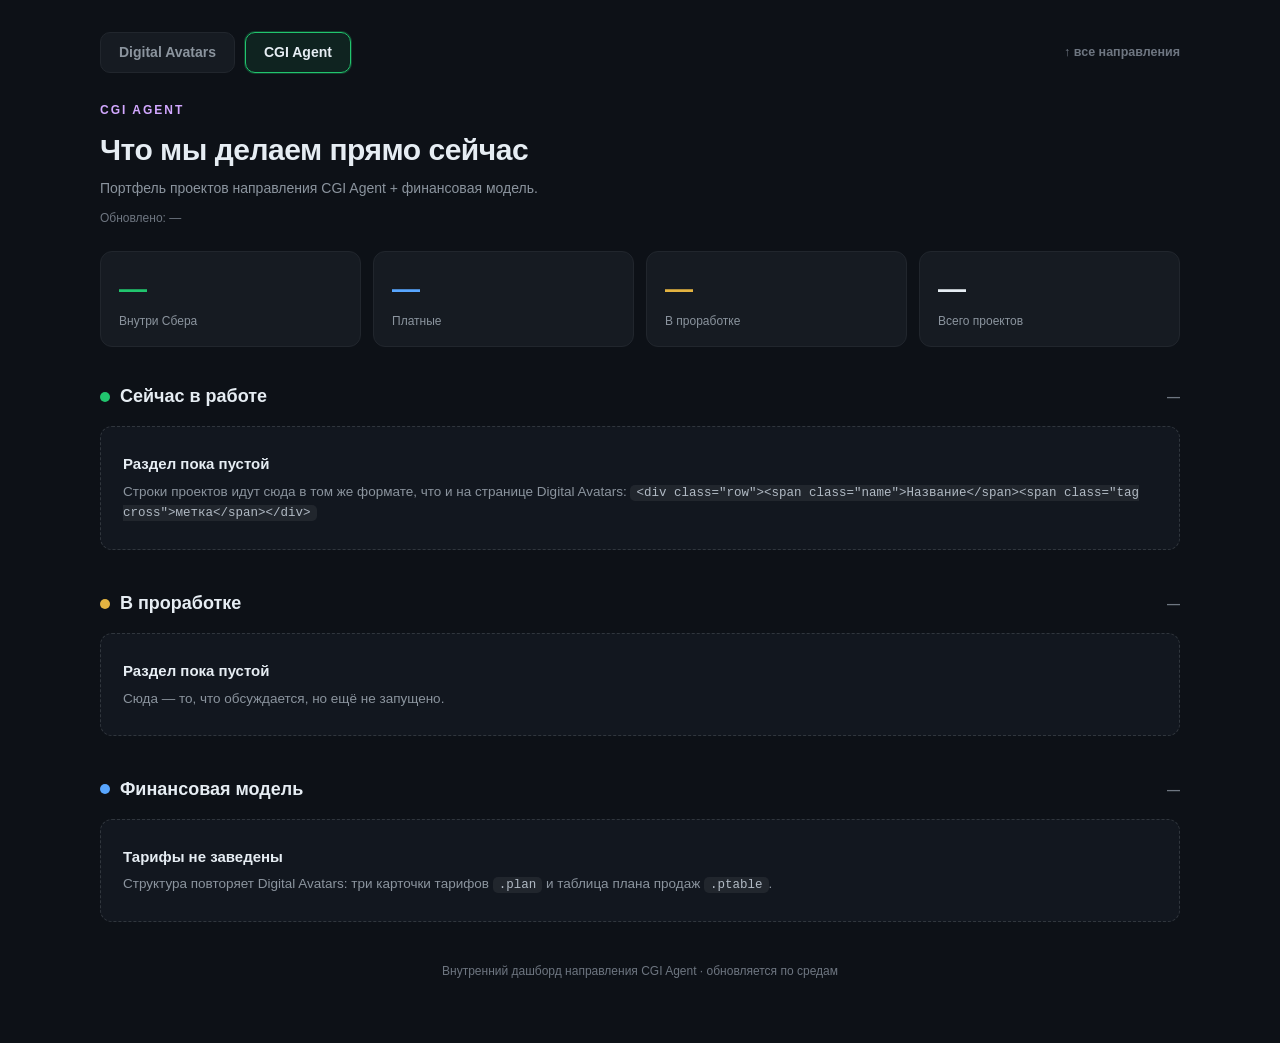
==== cgi-agent.html @ f376ada9 "Два направления, общие стили, дата обновления и еженедельный пинг - index.html — титул с кнопками Di" ====
<!DOCTYPE html>
<html lang="ru">
<head>
<meta charset="UTF-8">
<meta name="viewport" content="width=device-width, initial-scale=1.0">
<title>CGI Agent — что в работе</title>
<link rel="stylesheet" href="assets/style.css">
</head>
<body>
<div class="wrap">

  <nav class="nav">
    <a class="nav-btn" href="digital-avatars.html">Digital Avatars</a>
    <a class="nav-btn active" href="cgi-agent.html">CGI Agent</a>
    <a class="nav-home" href="index.html">↑ все направления</a>
  </nav>

  <header>
    <div class="kicker" style="color:#d2a8ff">CGI Agent</div>
    <h1>Что мы делаем прямо сейчас</h1>
    <div class="sub">Портфель проектов направления CGI Agent + финансовая модель.</div>
    <div class="updated">Обновлено: <span data-updated="cgi">—</span></div>
  </header>

  <div class="counters">
    <div class="counter green"><div class="n">—</div><div class="l">Внутри Сбера</div></div>
    <div class="counter blue"><div class="n">—</div><div class="l">Платные</div></div>
    <div class="counter amber"><div class="n">—</div><div class="l">В проработке</div></div>
    <div class="counter"><div class="n">—</div><div class="l">Всего проектов</div></div>
  </div>

  <!-- СЕЙЧАС В РАБОТЕ -->
  <section>
    <div class="sec-head">
      <span class="dot green"></span>
      <h2>Сейчас в работе</h2>
      <span class="count">—</span>
    </div>
    <div class="empty">
      <b>Раздел пока пустой</b>
      Строки проектов идут сюда в том же формате, что и на странице Digital Avatars:
      <code>&lt;div class="row"&gt;&lt;span class="name"&gt;Название&lt;/span&gt;&lt;span class="tag cross"&gt;метка&lt;/span&gt;&lt;/div&gt;</code>
    </div>
  </section>

  <!-- В ПРОРАБОТКЕ -->
  <section>
    <div class="sec-head">
      <span class="dot amber"></span>
      <h2>В проработке</h2>
      <span class="count">—</span>
    </div>
    <div class="empty">
      <b>Раздел пока пустой</b>
      Сюда — то, что обсуждается, но ещё не запущено.
    </div>
  </section>

  <!-- ФИНМОДЕЛЬ -->
  <section>
    <div class="sec-head">
      <span class="dot blue"></span>
      <h2>Финансовая модель</h2>
      <span class="count">—</span>
    </div>
    <div class="empty">
      <b>Тарифы не заведены</b>
      Структура повторяет Digital Avatars: три карточки тарифов <code>.plan</code> и таблица плана продаж <code>.ptable</code>.
    </div>
  </section>

  <footer>Внутренний дашборд направления CGI Agent · обновляется по средам</footer>

</div>
</body>
</html>
---- assets/style.css ----
:root { color-scheme: dark; }
* { margin: 0; padding: 0; box-sizing: border-box; }
body {
  font-family: -apple-system, BlinkMacSystemFont, "Segoe UI", Roboto, Helvetica, Arial, sans-serif;
  background: #0d1117;
  color: #e6edf3;
  line-height: 1.5;
  padding: 32px 24px 64px;
  -webkit-font-smoothing: antialiased;
}
.wrap { max-width: 1080px; margin: 0 auto; }

/* Header */
header { margin-bottom: 8px; }
.kicker {
  font-size: 12px; letter-spacing: 2px; text-transform: uppercase;
  color: #21c56e; font-weight: 700; margin-bottom: 8px;
}
h1 { font-size: 30px; font-weight: 800; letter-spacing: -0.5px; }
.sub { color: #8b949e; font-size: 14px; margin-top: 6px; }
.updated { color: #6e7681; font-size: 12px; margin-top: 10px; }

/* Nav (шапка направлений — дублируется в разметке каждой страницы) */
.nav { display: flex; align-items: center; gap: 10px; flex-wrap: wrap; margin: 0 0 28px; }
.nav-btn {
  display: inline-block; padding: 9px 18px; border-radius: 10px;
  border: 1px solid #21262d; background: #161b22; color: #8b949e;
  font-size: 14px; font-weight: 700; text-decoration: none;
  transition: border-color .12s ease, color .12s ease, background .12s ease;
}
.nav-btn:hover { border-color: #30363d; color: #e6edf3; background: #1c2431; }
.nav-btn.active {
  border-color: #21c56e; color: #e6edf3; background: rgba(33,197,110,0.10);
  box-shadow: 0 0 0 1px rgba(33,197,110,0.25);
}
.nav-home {
  margin-left: auto; color: #6e7681; font-size: 12.5px;
  text-decoration: none; font-weight: 600;
}
.nav-home:hover { color: #8b949e; }

/* Titular page — карточки направлений */
.home-cards { display: grid; grid-template-columns: repeat(2, 1fr); gap: 16px; margin: 28px 0 36px; }
.home-card {
  display: block; text-decoration: none; color: inherit;
  background: #161b22; border: 1px solid #21262d; border-radius: 16px;
  padding: 26px 24px 22px; transition: border-color .12s ease, transform .12s ease;
}
.home-card:hover { border-color: #30363d; transform: translateY(-2px); }
.home-card.da:hover { border-color: #21c56e; }
.home-card.cgi:hover { border-color: #d2a8ff; }
.home-card .hc-kicker {
  font-size: 11px; letter-spacing: 1.6px; text-transform: uppercase;
  font-weight: 700; margin-bottom: 10px;
}
.home-card.da .hc-kicker { color: #21c56e; }
.home-card.cgi .hc-kicker { color: #d2a8ff; }
.home-card .hc-title { font-size: 24px; font-weight: 800; letter-spacing: -0.4px; }
.home-card .hc-desc { font-size: 13.5px; color: #8b949e; margin-top: 8px; min-height: 40px; }
.home-card .hc-foot {
  display: flex; align-items: baseline; gap: 10px;
  margin-top: 16px; padding-top: 14px; border-top: 1px solid #21262d;
  font-size: 12px; color: #6e7681;
}
.home-card .hc-count { font-weight: 700; color: #e6edf3; font-size: 13px; }
.home-card .hc-go { margin-left: auto; font-weight: 700; color: #79c0ff; }

/* Sections */
section { margin-bottom: 40px; }
.sec-head { display: flex; align-items: center; gap: 10px; margin-bottom: 16px; }
.sec-head h2 { font-size: 18px; font-weight: 700; }
.sec-head .dot { width: 10px; height: 10px; border-radius: 50%; }
.dot.green { background: #21c56e; }
.dot.blue  { background: #58a6ff; }
.dot.amber { background: #e3b341; }
.dot.violet { background: #d2a8ff; }
.sec-head .count { color: #6e7681; font-size: 13px; font-weight: 600; margin-left: auto; }

/* Summary counters */
.counters { display: flex; gap: 12px; flex-wrap: wrap; margin: 24px 0 36px; }
.counter {
  flex: 1; min-width: 150px; background: #161b22; border: 1px solid #21262d;
  border-radius: 12px; padding: 16px 18px;
}
.counter .n { font-size: 28px; font-weight: 800; color: #e6edf3; }
.counter .l { font-size: 12px; color: #8b949e; margin-top: 2px; }
.counter.green .n { color: #21c56e; }
.counter.blue  .n { color: #58a6ff; }
.counter.amber .n { color: #e3b341; }

/* Sub-group label (внутри секций) */
.group-label {
  font-size: 12px; text-transform: uppercase; letter-spacing: 1px;
  color: #8b949e; font-weight: 700; margin: 18px 0 8px;
}

/* Compact list */
.list { border: 1px solid #21262d; border-radius: 12px; overflow: hidden; background: #161b22; }
.row {
  display: flex; align-items: baseline; gap: 12px;
  padding: 11px 16px; border-bottom: 1px solid #21262d;
}
.row:last-child { border-bottom: none; }
.row .name { font-size: 14.5px; font-weight: 600; color: #e6edf3; flex: 1; }
.row .note { font-size: 13px; color: #8b949e; }
.tag {
  font-size: 11px; font-weight: 700; padding: 2px 8px; border-radius: 20px;
  white-space: nowrap; letter-spacing: 0.3px;
}
.tag.cross { background: rgba(88,166,255,0.14); color: #79c0ff; }
.tag.docs  { background: rgba(33,197,110,0.14); color: #56d888; }
.tag.dev   { background: rgba(227,179,65,0.16); color: #e3b341; }
.tag.paid  { background: rgba(210,153,255,0.16); color: #d2a8ff; }
.tag.wait  { background: rgba(139,148,158,0.18); color: #b1bac4; }
.tag.cpu   { background: rgba(255,123,114,0.14); color: #ff9f97; }

/* Пустое состояние (раздел, который ещё не наполнен) */
.empty {
  border: 1px dashed #30363d; border-radius: 12px; background: #12171f;
  padding: 26px 22px; color: #8b949e; font-size: 13.5px;
}
.empty b { color: #e6edf3; display: block; font-size: 15px; margin-bottom: 6px; font-weight: 700; }
.empty code {
  font-family: ui-monospace, SFMono-Regular, Menlo, monospace; font-size: 12.5px;
  background: #21262d; color: #b1bac4; padding: 1px 6px; border-radius: 5px;
}

/* Fin model */
.fin-grid { display: grid; grid-template-columns: repeat(3, 1fr); gap: 16px; }
.plan {
  background: #161b22; border: 1px solid #21262d; border-radius: 14px;
  padding: 22px 20px; position: relative;
}
.plan.mid { border-color: #21c56e; box-shadow: 0 0 0 1px rgba(33,197,110,0.35); }
.plan .tier { font-size: 13px; color: #8b949e; font-weight: 600; }
.plan .price { font-size: 26px; font-weight: 800; margin: 8px 0 4px; letter-spacing: -0.5px; }
.plan .price .cur { font-size: 15px; color: #8b949e; font-weight: 600; }
.plan .desc { font-size: 13px; color: #8b949e; }
.plan .badge {
  position: absolute; top: -10px; right: 16px; background: #21c56e; color: #06210f;
  font-size: 10px; font-weight: 800; text-transform: uppercase; letter-spacing: 0.5px;
  padding: 3px 9px; border-radius: 20px;
}

/* Sales plan table */
.plan-title { font-size: 14px; font-weight: 700; color: #e6edf3; margin: 28px 0 4px; }
.plan-sub { font-size: 12.5px; color: #8b949e; margin-bottom: 14px; }
.ptable-scroll { overflow-x: auto; }
.ptable { width: 100%; border-collapse: collapse; border: 1px solid #21262d;
  border-radius: 12px; overflow: hidden; background: #161b22; font-size: 14px; }
.ptable th, .ptable td { padding: 10px 14px; text-align: right; }
.ptable th:first-child, .ptable td:first-child { text-align: left; }
.ptable thead th { background: #1c2431; color: #8b949e; font-size: 12px;
  font-weight: 700; text-transform: uppercase; letter-spacing: 0.5px; }
.ptable tbody tr { border-top: 1px solid #21262d; }
.ptable .grp td { background: #21262d; color: #79c0ff; font-weight: 700;
  font-size: 12px; text-transform: uppercase; letter-spacing: 0.8px; }
.ptable .new td:first-child { color: #e6edf3; }
.ptable .new td { color: #79c0ff; font-weight: 600; }
.ptable .renew td:first-child { color: #56d888; }
.ptable .renew td { color: #56d888; font-weight: 600; }
.ptable .total td { border-top: 2px solid #30363d; }
.ptable .total td:first-child { color: #e6edf3; font-weight: 700; }
.ptable .total td { color: #e6edf3; font-weight: 700; }
.ptable .total.renew td:first-child, .ptable .total.renew td { color: #56d888; }
.num-dim { color: #6e7681; }

/* Avatar demo */
.demo-frame {
  position: relative; width: 100%; max-width: 100%; aspect-ratio: 16 / 9;
  border: 1px solid #21262d; border-radius: 14px; overflow: hidden; background: #161b22;
}
.demo-frame iframe { width: 100%; height: 100%; border: 0; display: block; }
.demo-fallback {
  position: absolute; inset: 0; display: flex; flex-direction: column;
  align-items: center; justify-content: center; gap: 12px; text-align: center;
  padding: 24px; color: #8b949e; font-size: 13px; z-index: -1;
}
.btn-link {
  display: inline-block; margin-top: 12px; padding: 9px 16px; border-radius: 10px;
  background: #21c56e; color: #06210f; font-weight: 700; font-size: 13px;
  text-decoration: none;
}
.demo-note { font-size: 12.5px; color: #8b949e; margin-top: 10px; }
.demo-img { width: 100%; max-width: 760px; border-radius: 14px; border: 1px solid #21262d; display: block; }

footer { margin-top: 40px; color: #6e7681; font-size: 12px; text-align: center; }

@media (max-width: 720px) {
  .fin-grid { grid-template-columns: 1fr; }
  .home-cards { grid-template-columns: 1fr; }
  .row { flex-wrap: wrap; gap: 6px 10px; }
  .nav-home { margin-left: 0; width: 100%; }
}
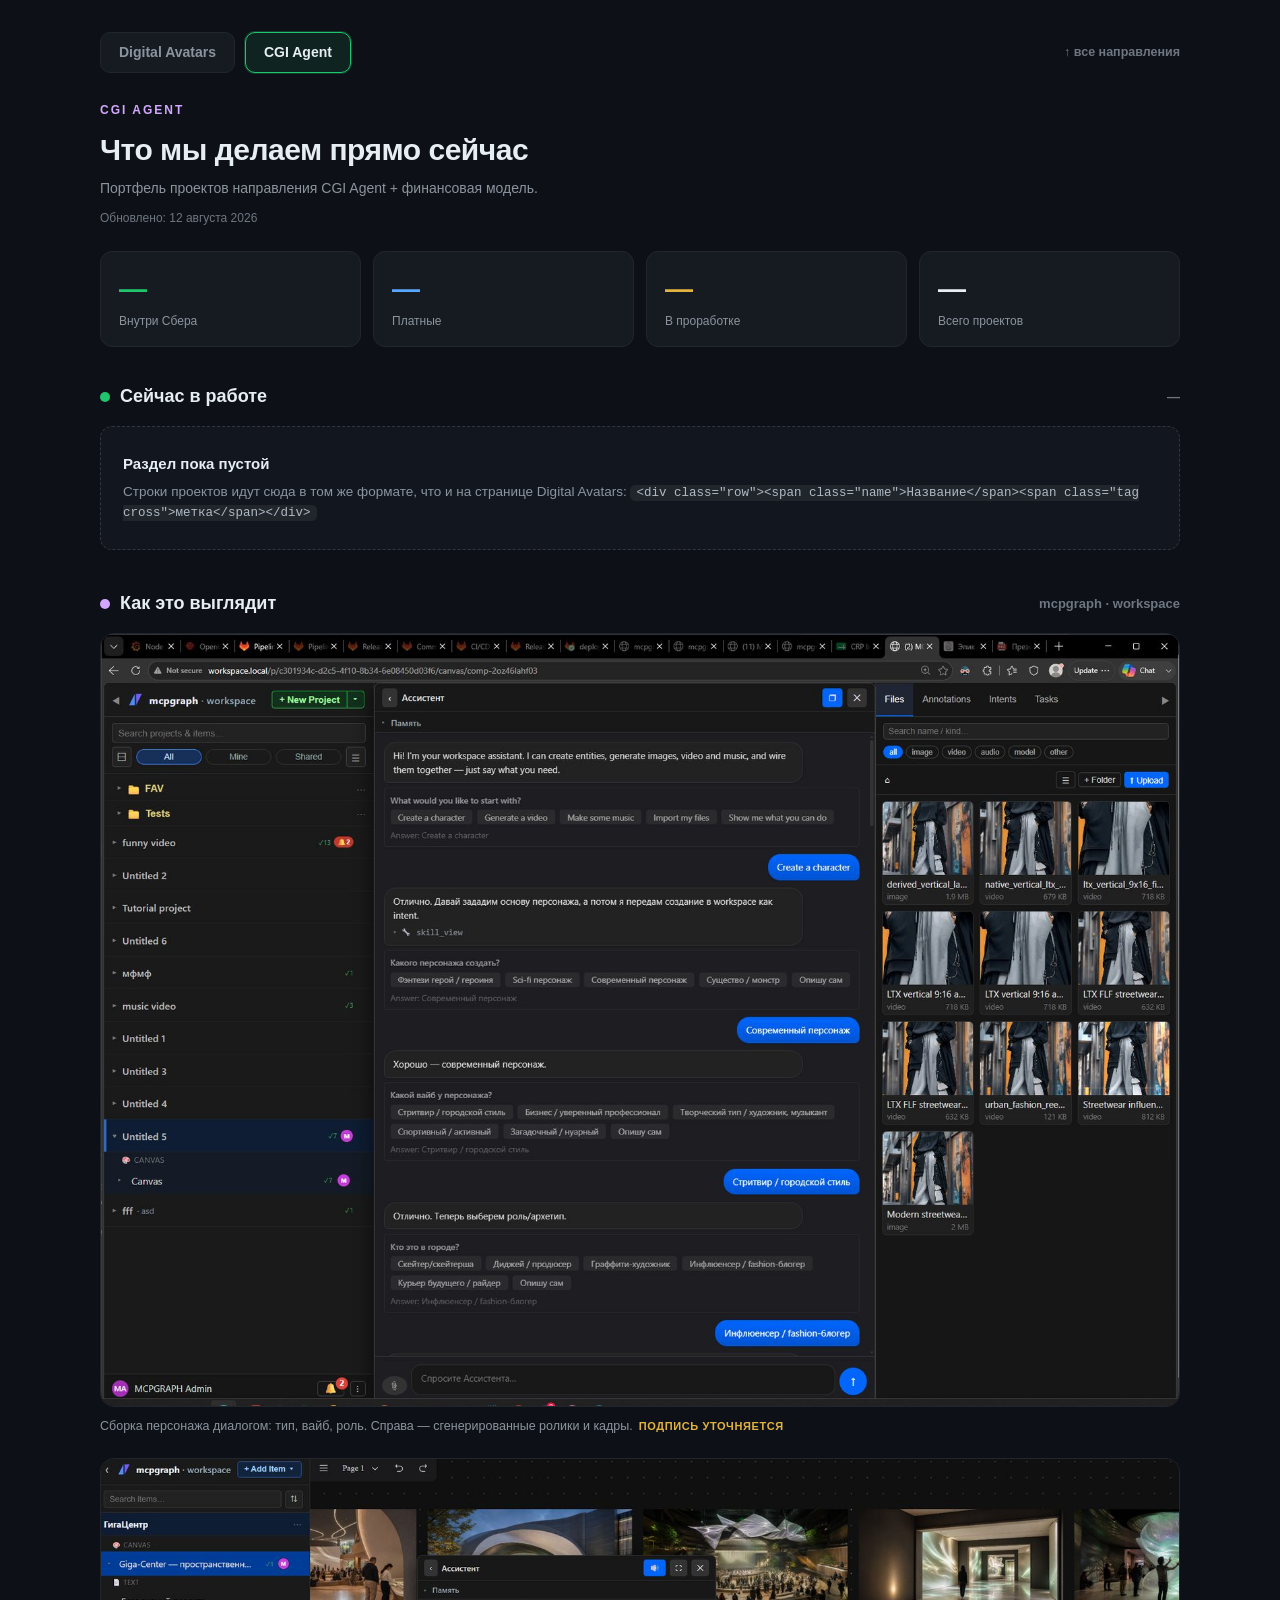
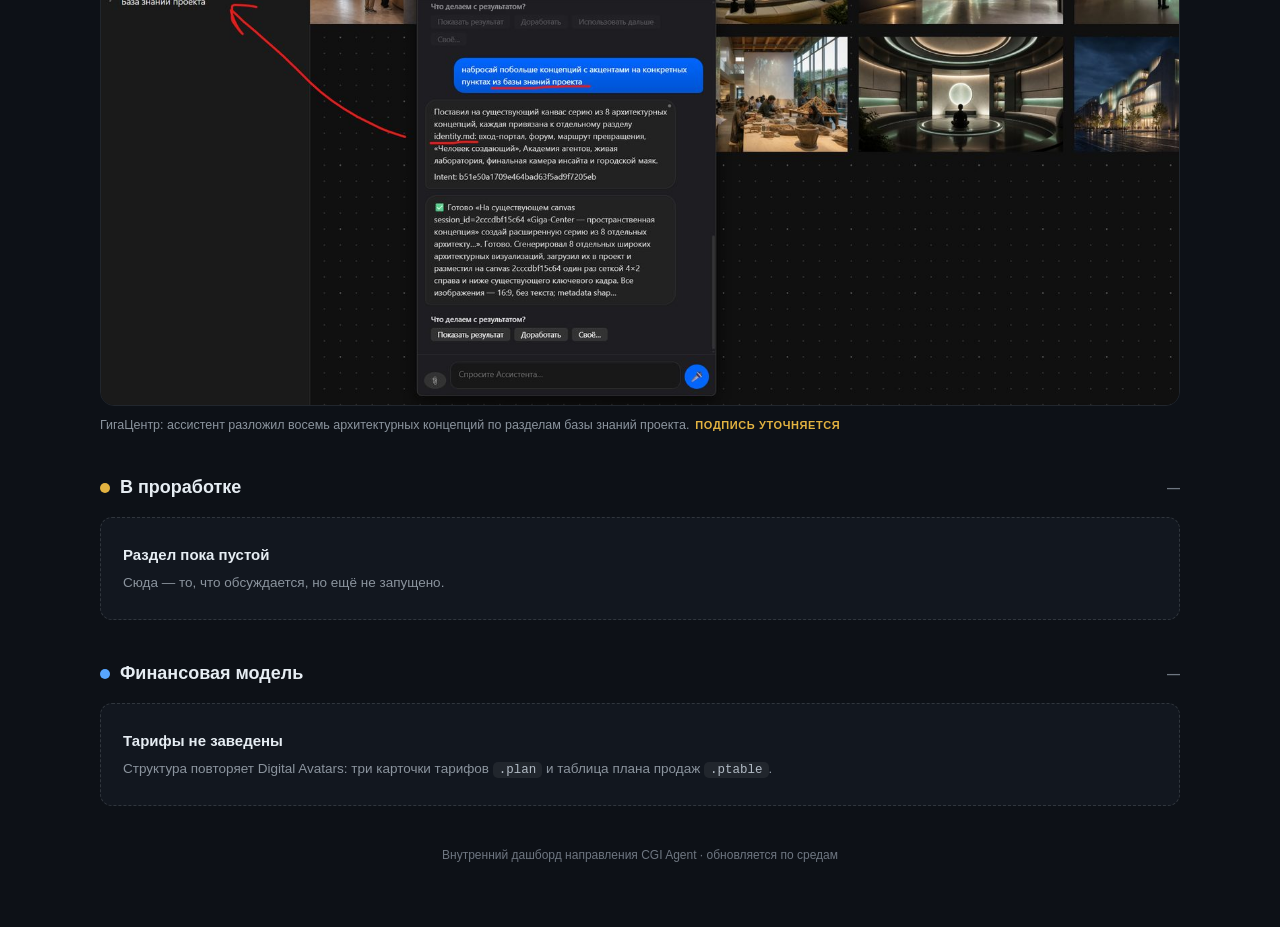
==== commit edad9930: "CGI Agent: два скриншота mcpgraph workspace Секция «Как это выглядит» на странице CGI Agent: сборка " ====
--- a/cgi-agent.html
+++ b/cgi-agent.html
@@ -19,7 +19,7 @@
     <div class="kicker" style="color:#d2a8ff">CGI Agent</div>
     <h1>Что мы делаем прямо сейчас</h1>
     <div class="sub">Портфель проектов направления CGI Agent + финансовая модель.</div>
-    <div class="updated">Обновлено: <span data-updated="cgi">—</span></div>
+    <div class="updated">Обновлено: <span data-updated="cgi">12 августа 2026</span></div>
   </header>
 
   <div class="counters">
@@ -40,6 +40,27 @@
       <b>Раздел пока пустой</b>
       Строки проектов идут сюда в том же формате, что и на странице Digital Avatars:
       <code>&lt;div class="row"&gt;&lt;span class="name"&gt;Название&lt;/span&gt;&lt;span class="tag cross"&gt;метка&lt;/span&gt;&lt;/div&gt;</code>
+    </div>
+  </section>
+
+  <!-- СКРИНШОТЫ -->
+  <section>
+    <div class="sec-head">
+      <span class="dot violet"></span>
+      <h2>Как это выглядит</h2>
+      <span class="count">mcpgraph · workspace</span>
+    </div>
+
+    <div class="shots">
+      <figure class="shot">
+        <img src="assets/cgi-persona-flow.jpg" alt="Сборка персонажа диалогом с ассистентом в mcpgraph workspace" loading="lazy">
+        <figcaption>Сборка персонажа диалогом: тип, вайб, роль. Справа — сгенерированные ролики и кадры.<span class="pending">подпись уточняется</span></figcaption>
+      </figure>
+
+      <figure class="shot">
+        <img src="assets/cgi-gigacenter-kb.jpg" alt="Канвас ГигаЦентр: восемь архитектурных концепций из базы знаний проекта" loading="lazy">
+        <figcaption>ГигаЦентр: ассистент разложил восемь архитектурных концепций по разделам базы знаний проекта.<span class="pending">подпись уточняется</span></figcaption>
+      </figure>
     </div>
   </section>
 
--- a/assets/style.css
+++ b/assets/style.css
@@ -113,6 +113,81 @@
 .tag.paid  { background: rgba(210,153,255,0.16); color: #d2a8ff; }
 .tag.wait  { background: rgba(139,148,158,0.18); color: #b1bac4; }
 .tag.cpu   { background: rgba(255,123,114,0.14); color: #ff9f97; }
+
+/* Фокус недели */
+.focus {
+  border: 1px solid rgba(210,168,255,0.35); border-radius: 16px;
+  background: linear-gradient(180deg, rgba(210,168,255,0.06), rgba(210,168,255,0) 220px);
+  padding: 22px 22px 24px;
+}
+.focus .sec-head { margin-bottom: 14px; }
+.focus .demo-img { max-width: 100%; }
+
+.stand { margin-top: 22px; border-top: 1px solid #21262d; padding-top: 20px; }
+.stand-head { display: flex; align-items: center; gap: 14px; flex-wrap: wrap; }
+.stand-title { font-size: 15px; font-weight: 700; }
+.stand-sub { font-size: 12.5px; color: #8b949e; margin-top: 2px; }
+.stand-head .btn-link { margin-top: 0; margin-left: auto; }
+.creds {
+  margin-top: 12px; font-size: 12.5px; color: #8b949e;
+  background: #12171f; border: 1px solid #21262d; border-radius: 10px; padding: 9px 13px;
+}
+.creds code {
+  font-family: ui-monospace, SFMono-Regular, Menlo, monospace;
+  background: #21262d; color: #e6edf3; padding: 1px 7px; border-radius: 5px; font-size: 12.5px;
+}
+.stand-frame {
+  position: relative; margin-top: 14px; width: 100%; aspect-ratio: 16 / 9;
+  border: 1px solid #21262d; border-radius: 14px; overflow: hidden; background: #12171f;
+  display: flex; align-items: center; justify-content: center; flex-direction: column; gap: 10px;
+}
+.stand-frame iframe { width: 100%; height: 100%; border: 0; display: block; }
+.stand-load {
+  font: inherit; font-size: 13px; font-weight: 700; cursor: pointer;
+  padding: 10px 18px; border-radius: 10px; border: 0;
+  background: #d2a8ff; color: #1a0f24;
+}
+.stand-load:hover { background: #e0bfff; }
+.stand-hint { font-size: 12.5px; color: #6e7681; max-width: 460px; text-align: center; }
+
+.next {
+  margin-top: 22px; display: flex; align-items: center; gap: 10px;
+  border: 1px solid #21262d; border-left: 3px solid #e3b341; border-radius: 10px;
+  background: #161b22; padding: 13px 16px; font-size: 14.5px; font-weight: 600;
+}
+.next .next-label {
+  font-size: 11px; font-weight: 700; text-transform: uppercase; letter-spacing: 1px;
+  color: #e3b341;
+}
+
+/* Разворот сценария под строкой проекта */
+.scenario {
+  margin-top: 14px; border: 1px solid #21262d; border-left: 3px solid #58a6ff;
+  border-radius: 12px; background: #12171f; padding: 18px 20px;
+}
+.scenario .sc-title { font-size: 13.5px; font-weight: 700; color: #e6edf3; }
+.scenario .sc-sub { font-size: 12.5px; color: #8b949e; margin: 3px 0 16px; }
+.scenario ol { list-style: none; counter-reset: sc; display: grid; gap: 13px; }
+.scenario li { counter-increment: sc; display: flex; gap: 12px; }
+.scenario li::before {
+  content: counter(sc); flex: 0 0 22px; height: 22px; border-radius: 50%;
+  background: #21262d; color: #79c0ff; font-size: 11.5px; font-weight: 700;
+  display: flex; align-items: center; justify-content: center;
+}
+.scenario li > div { font-size: 13.5px; color: #c9d1d9; }
+.scenario .quote { color: #e6edf3; font-weight: 600; }
+.scenario .fmt { display: flex; gap: 8px; flex-wrap: wrap; margin-top: 8px; }
+
+/* Скриншоты */
+.shots { display: grid; gap: 22px; }
+.shot img {
+  display: block; width: 100%; border-radius: 14px; border: 1px solid #21262d;
+}
+.shot figcaption { font-size: 12.5px; color: #8b949e; margin-top: 10px; }
+.shot .pending {
+  display: inline-block; margin-left: 6px; font-size: 11px; font-weight: 700;
+  text-transform: uppercase; letter-spacing: 0.6px; color: #e3b341;
+}
 
 /* Пустое состояние (раздел, который ещё не наполнен) */
 .empty {
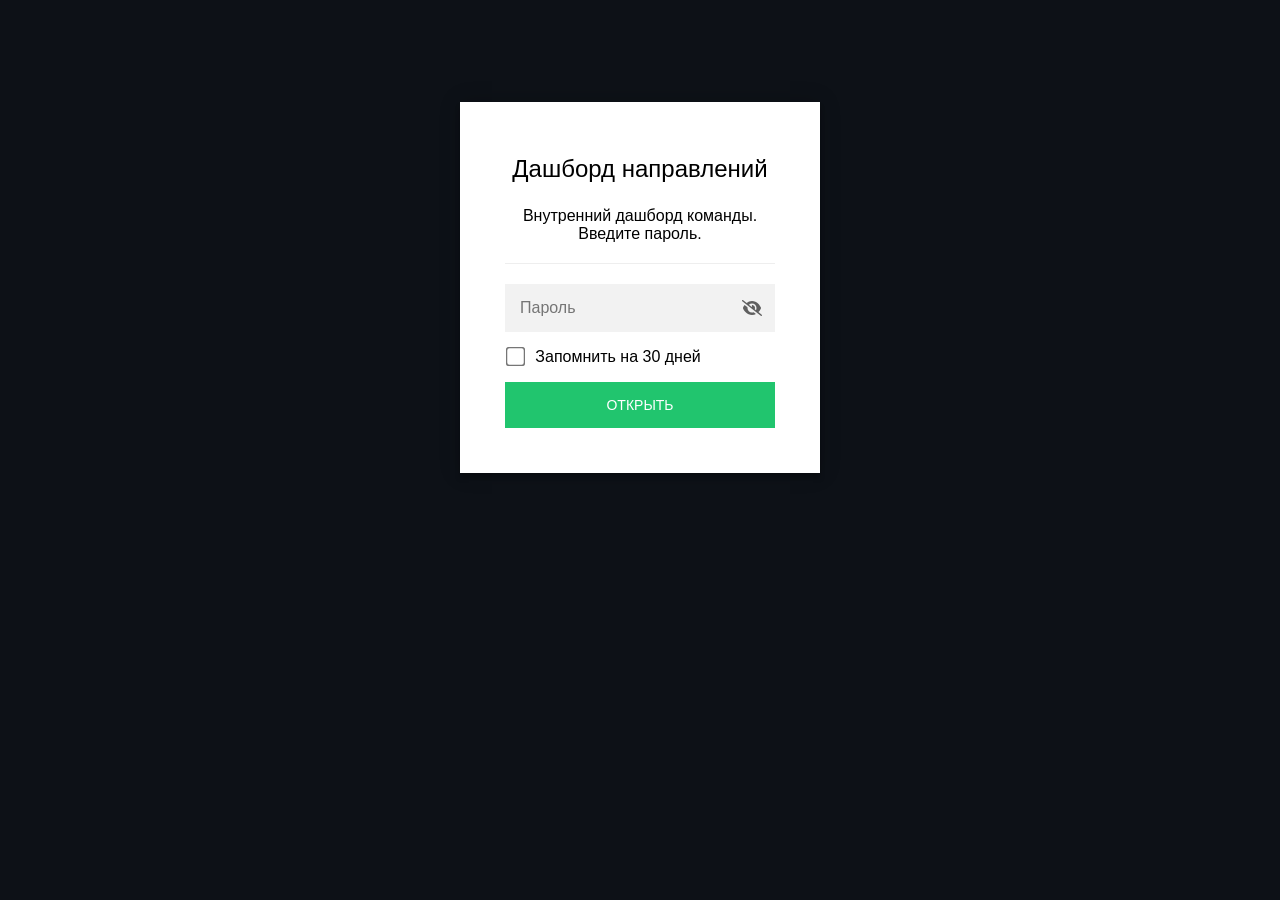
==== commit bfdc0243: "Публикация 2026-09-30 11:42" ====
--- a/cgi-agent.html
+++ b/cgi-agent.html
@@ -1,97 +1,892 @@
 <!DOCTYPE html>
-<html lang="ru">
-<head>
-<meta charset="UTF-8">
-<meta name="viewport" content="width=device-width, initial-scale=1.0">
-<title>CGI Agent — что в работе</title>
-<link rel="stylesheet" href="assets/style.css">
-</head>
-<body>
-<div class="wrap">
-
-  <nav class="nav">
-    <a class="nav-btn" href="digital-avatars.html">Digital Avatars</a>
-    <a class="nav-btn active" href="cgi-agent.html">CGI Agent</a>
-    <a class="nav-home" href="index.html">↑ все направления</a>
-  </nav>
-
-  <header>
-    <div class="kicker" style="color:#d2a8ff">CGI Agent</div>
-    <h1>Что мы делаем прямо сейчас</h1>
-    <div class="sub">Портфель проектов направления CGI Agent + финансовая модель.</div>
-    <div class="updated">Обновлено: <span data-updated="cgi">12 августа 2026</span></div>
-  </header>
-
-  <div class="counters">
-    <div class="counter green"><div class="n">—</div><div class="l">Внутри Сбера</div></div>
-    <div class="counter blue"><div class="n">—</div><div class="l">Платные</div></div>
-    <div class="counter amber"><div class="n">—</div><div class="l">В проработке</div></div>
-    <div class="counter"><div class="n">—</div><div class="l">Всего проектов</div></div>
-  </div>
-
-  <!-- СЕЙЧАС В РАБОТЕ -->
-  <section>
-    <div class="sec-head">
-      <span class="dot green"></span>
-      <h2>Сейчас в работе</h2>
-      <span class="count">—</span>
-    </div>
-    <div class="empty">
-      <b>Раздел пока пустой</b>
-      Строки проектов идут сюда в том же формате, что и на странице Digital Avatars:
-      <code>&lt;div class="row"&gt;&lt;span class="name"&gt;Название&lt;/span&gt;&lt;span class="tag cross"&gt;метка&lt;/span&gt;&lt;/div&gt;</code>
-    </div>
-  </section>
-
-  <!-- СКРИНШОТЫ -->
-  <section>
-    <div class="sec-head">
-      <span class="dot violet"></span>
-      <h2>Как это выглядит</h2>
-      <span class="count">mcpgraph · workspace</span>
-    </div>
-
-    <div class="shots">
-      <figure class="shot">
-        <img src="assets/cgi-persona-flow.jpg" alt="Сборка персонажа диалогом с ассистентом в mcpgraph workspace" loading="lazy">
-        <figcaption>Сборка персонажа диалогом: тип, вайб, роль. Справа — сгенерированные ролики и кадры.<span class="pending">подпись уточняется</span></figcaption>
-      </figure>
-
-      <figure class="shot">
-        <img src="assets/cgi-gigacenter-kb.jpg" alt="Канвас ГигаЦентр: восемь архитектурных концепций из базы знаний проекта" loading="lazy">
-        <figcaption>ГигаЦентр: ассистент разложил восемь архитектурных концепций по разделам базы знаний проекта.<span class="pending">подпись уточняется</span></figcaption>
-      </figure>
-    </div>
-  </section>
-
-  <!-- В ПРОРАБОТКЕ -->
-  <section>
-    <div class="sec-head">
-      <span class="dot amber"></span>
-      <h2>В проработке</h2>
-      <span class="count">—</span>
-    </div>
-    <div class="empty">
-      <b>Раздел пока пустой</b>
-      Сюда — то, что обсуждается, но ещё не запущено.
-    </div>
-  </section>
-
-  <!-- ФИНМОДЕЛЬ -->
-  <section>
-    <div class="sec-head">
-      <span class="dot blue"></span>
-      <h2>Финансовая модель</h2>
-      <span class="count">—</span>
-    </div>
-    <div class="empty">
-      <b>Тарифы не заведены</b>
-      Структура повторяет Digital Avatars: три карточки тарифов <code>.plan</code> и таблица плана продаж <code>.ptable</code>.
-    </div>
-  </section>
-
-  <footer>Внутренний дашборд направления CGI Agent · обновляется по средам</footer>
-
-</div>
-</body>
+<html class="staticrypt-html">
+    <head>
+        <meta charset="utf-8" />
+        <title>Дашборд направлений</title>
+        <meta name="viewport" content="width=device-width, initial-scale=1" />
+
+        <!-- do not cache this page -->
+        <meta http-equiv="cache-control" content="max-age=0" />
+        <meta http-equiv="cache-control" content="no-cache" />
+        <meta http-equiv="expires" content="0" />
+        <meta http-equiv="expires" content="Tue, 01 Jan 1980 1:00:00 GMT" />
+        <meta http-equiv="pragma" content="no-cache" />
+
+        <style>
+            .staticrypt-hr {
+                margin-top: 20px;
+                margin-bottom: 20px;
+                border: 0;
+                border-top: 1px solid #eee;
+            }
+
+            .staticrypt-page {
+                width: 360px;
+                padding: 8% 0 0;
+                margin: auto;
+                box-sizing: border-box;
+            }
+
+            .staticrypt-form {
+                position: relative;
+                z-index: 1;
+                background: #ffffff;
+                max-width: 360px;
+                margin: 0 auto 100px;
+                padding: 45px;
+                text-align: center;
+                box-shadow: 0 0 20px 0 rgba(0, 0, 0, 0.2), 0 5px 5px 0 rgba(0, 0, 0, 0.24);
+            }
+
+            .staticrypt-form input[type="password"],
+            input[type="text"] {
+                background: inherit;
+                border: 0;
+                box-sizing: border-box; /* This ensures padding is included in the total width */
+                font-size: 14px;
+                outline: 0;
+                padding: 15px 30px 15px 15px; /* Adjust the padding to ensure there is space for the icon */
+                width: 100%;
+            }
+
+            .staticrypt-password-container {
+                position: relative;
+                outline: 0;
+                background: #f2f2f2;
+                width: 100%;
+                border: 0;
+                margin: 0 0 15px;
+                box-sizing: border-box;
+            }
+
+            .staticrypt-toggle-password-visibility {
+                cursor: pointer;
+                height: 20px;
+                opacity: 60%;
+                padding: 13px;
+                position: absolute;
+                right: 0;
+                top: 50%;
+                transform: translateY(-50%);
+                width: 20px;
+            }
+
+            .staticrypt-form .staticrypt-decrypt-button {
+                text-transform: uppercase;
+                outline: 0;
+                background: #21c56e;
+                width: 100%;
+                border: 0;
+                padding: 15px;
+                color: #ffffff;
+                font-size: 14px;
+                cursor: pointer;
+            }
+
+            .staticrypt-form .staticrypt-decrypt-button:hover,
+            .staticrypt-form .staticrypt-decrypt-button:active,
+            .staticrypt-form .staticrypt-decrypt-button:focus {
+                background: #21c56e;
+                filter: brightness(92%);
+            }
+
+            .staticrypt-html {
+                height: 100%;
+            }
+
+            .staticrypt-body {
+                height: 100%;
+                margin: 0;
+            }
+
+            .staticrypt-content {
+                height: 100%;
+                margin-bottom: 1em;
+                background: #0d1117;
+                font-family: "Arial", sans-serif;
+                -webkit-font-smoothing: antialiased;
+                -moz-osx-font-smoothing: grayscale;
+            }
+
+            .staticrypt-instructions {
+                margin-top: -1em;
+                margin-bottom: 1em;
+            }
+
+            .staticrypt-title {
+                font-size: 1.5em;
+            }
+
+            label.staticrypt-remember {
+                display: flex;
+                align-items: center;
+                margin-bottom: 1em;
+            }
+
+            .staticrypt-remember input[type="checkbox"] {
+                transform: scale(1.5);
+                margin-right: 1em;
+            }
+
+            .hidden {
+                display: none !important;
+            }
+
+            .staticrypt-spinner-container {
+                height: 100%;
+                display: flex;
+                align-items: center;
+                justify-content: center;
+            }
+
+            .staticrypt-spinner {
+                display: inline-block;
+                width: 2rem;
+                height: 2rem;
+                vertical-align: text-bottom;
+                border: 0.25em solid gray;
+                border-right-color: transparent;
+                border-radius: 50%;
+                -webkit-animation: spinner-border 0.75s linear infinite;
+                animation: spinner-border 0.75s linear infinite;
+                animation-duration: 0.75s;
+                animation-timing-function: linear;
+                animation-delay: 0s;
+                animation-iteration-count: infinite;
+                animation-direction: normal;
+                animation-fill-mode: none;
+                animation-play-state: running;
+                animation-name: spinner-border;
+            }
+
+            @keyframes spinner-border {
+                100% {
+                    transform: rotate(360deg);
+                }
+            }
+
+            @media screen and (-webkit-min-device-pixel-ratio: 0) {
+                .staticrypt-form input[type="password"],
+                input[type="text"] {
+                    font-size: 16px;
+                }
+            }
+        </style>
+    </head>
+
+    <body class="staticrypt-body">
+        <div id="staticrypt_loading" class="staticrypt-spinner-container">
+            <div class="staticrypt-spinner"></div>
+        </div>
+
+        <div id="staticrypt_content" class="staticrypt-content hidden">
+            <div class="staticrypt-page">
+                <div class="staticrypt-form">
+                    <div class="staticrypt-instructions">
+                        <p class="staticrypt-title">Дашборд направлений</p>
+                        <p>Внутренний дашборд команды. Введите пароль.</p>
+                    </div>
+
+                    <hr class="staticrypt-hr" />
+
+                    <form id="staticrypt-form" action="#" method="post">
+                        <div class="staticrypt-password-container">
+                            <input
+                                id="staticrypt-password"
+                                type="password"
+                                name="password"
+                                placeholder="Пароль"
+                                autofocus
+                            />
+
+                            <img
+                                class="staticrypt-toggle-password-visibility"
+                                alt="Показать пароль"
+                                title="Показать пароль"
+                                src="[data-uri]"
+                            />
+                        </div>
+
+                        <label id="staticrypt-remember-label" class="staticrypt-remember hidden">
+                            <input id="staticrypt-remember" type="checkbox" name="remember" />
+                            Запомнить на 30 дней
+                        </label>
+
+                        <input type="submit" class="staticrypt-decrypt-button" value="Открыть" />
+                    </form>
+                </div>
+            </div>
+        </div>
+
+        <script>
+            // these variables will be filled when generating the file - the template format is 'variable_name'
+            const staticryptInitiator = ((function(){
+  const exports = {};
+  const cryptoEngine = ((function(){
+  const exports = {};
+  const { subtle } = crypto;
+
+const IV_BITS = 16 * 8;
+const HEX_BITS = 4;
+const ENCRYPTION_ALGO = "AES-CBC";
+
+/**
+ * Translates between utf8 encoded hexadecimal strings
+ * and Uint8Array bytes.
+ */
+const HexEncoder = {
+    /**
+     * hex string -> bytes
+     * @param {string} hexString
+     * @returns {Uint8Array}
+     */
+    parse: function (hexString) {
+        if (hexString.length % 2 !== 0) throw "Invalid hexString";
+        const arrayBuffer = new Uint8Array(hexString.length / 2);
+
+        for (let i = 0; i < hexString.length; i += 2) {
+            const byteValue = parseInt(hexString.substring(i, i + 2), 16);
+            if (isNaN(byteValue)) {
+                throw "Invalid hexString";
+            }
+            arrayBuffer[i / 2] = byteValue;
+        }
+        return arrayBuffer;
+    },
+
+    /**
+     * bytes -> hex string
+     * @param {Uint8Array} bytes
+     * @returns {string}
+     */
+    stringify: function (bytes) {
+        const hexBytes = [];
+
+        for (let i = 0; i < bytes.length; ++i) {
+            let byteString = bytes[i].toString(16);
+            if (byteString.length < 2) {
+                byteString = "0" + byteString;
+            }
+            hexBytes.push(byteString);
+        }
+        return hexBytes.join("");
+    },
+};
+
+/**
+ * Translates between utf8 strings and Uint8Array bytes.
+ */
+const UTF8Encoder = {
+    parse: function (str) {
+        return new TextEncoder().encode(str);
+    },
+
+    stringify: function (bytes) {
+        return new TextDecoder().decode(bytes);
+    },
+};
+
+/**
+ * Salt and encrypt a msg with a password.
+ */
+async function encrypt(msg, hashedPassword) {
+    // Must be 16 bytes, unpredictable, and preferably cryptographically random. However, it need not be secret.
+    // https://developer.mozilla.org/en-US/docs/Web/API/SubtleCrypto/encrypt#parameters
+    const iv = crypto.getRandomValues(new Uint8Array(IV_BITS / 8));
+
+    const key = await subtle.importKey("raw", HexEncoder.parse(hashedPassword), ENCRYPTION_ALGO, false, ["encrypt"]);
+
+    const encrypted = await subtle.encrypt(
+        {
+            name: ENCRYPTION_ALGO,
+            iv: iv,
+        },
+        key,
+        UTF8Encoder.parse(msg)
+    );
+
+    // iv will be 32 hex characters, we prepend it to the ciphertext for use in decryption
+    return HexEncoder.stringify(iv) + HexEncoder.stringify(new Uint8Array(encrypted));
+}
+exports.encrypt = encrypt;
+
+/**
+ * Decrypt a salted msg using a password.
+ *
+ * @param {string} encryptedMsg
+ * @param {string} hashedPassword
+ * @returns {Promise<string>}
+ */
+async function decrypt(encryptedMsg, hashedPassword) {
+    const ivLength = IV_BITS / HEX_BITS;
+    const iv = HexEncoder.parse(encryptedMsg.substring(0, ivLength));
+    const encrypted = encryptedMsg.substring(ivLength);
+
+    const key = await subtle.importKey("raw", HexEncoder.parse(hashedPassword), ENCRYPTION_ALGO, false, ["decrypt"]);
+
+    const outBuffer = await subtle.decrypt(
+        {
+            name: ENCRYPTION_ALGO,
+            iv: iv,
+        },
+        key,
+        HexEncoder.parse(encrypted)
+    );
+
+    return UTF8Encoder.stringify(new Uint8Array(outBuffer));
+}
+exports.decrypt = decrypt;
+
+/**
+ * Salt and hash the password so it can be stored in localStorage without opening a password reuse vulnerability.
+ *
+ * @param {string} password
+ * @param {string} salt
+ * @returns {Promise<string>}
+ */
+async function hashPassword(password, salt) {
+    // we hash the password in multiple steps, each adding more iterations. This is because we used to allow less
+    // iterations, so for backward compatibility reasons, we need to support going from that to more iterations.
+    let hashedPassword = await hashLegacyRound(password, salt);
+
+    hashedPassword = await hashSecondRound(hashedPassword, salt);
+
+    return hashThirdRound(hashedPassword, salt);
+}
+exports.hashPassword = hashPassword;
+
+/**
+ * This hashes the password with 1k iterations. This is a low number, we need this function to support backwards
+ * compatibility.
+ *
+ * @param {string} password
+ * @param {string} salt
+ * @returns {Promise<string>}
+ */
+function hashLegacyRound(password, salt) {
+    return pbkdf2(password, salt, 1000, "SHA-1");
+}
+exports.hashLegacyRound = hashLegacyRound;
+
+/**
+ * Add a second round of iterations. This is because we used to use 1k, so for backwards compatibility with
+ * remember-me/autodecrypt links, we need to support going from that to more iterations.
+ *
+ * @param hashedPassword
+ * @param salt
+ * @returns {Promise<string>}
+ */
+function hashSecondRound(hashedPassword, salt) {
+    return pbkdf2(hashedPassword, salt, 14000, "SHA-256");
+}
+exports.hashSecondRound = hashSecondRound;
+
+/**
+ * Add a third round of iterations to bring total number to 600k. This is because we used to use 1k, then 15k, so for
+ * backwards compatibility with remember-me/autodecrypt links, we need to support going from that to more iterations.
+ *
+ * @param hashedPassword
+ * @param salt
+ * @returns {Promise<string>}
+ */
+function hashThirdRound(hashedPassword, salt) {
+    return pbkdf2(hashedPassword, salt, 585000, "SHA-256");
+}
+exports.hashThirdRound = hashThirdRound;
+
+/**
+ * Salt and hash the password so it can be stored in localStorage without opening a password reuse vulnerability.
+ *
+ * @param {string} password
+ * @param {string} salt
+ * @param {int} iterations
+ * @param {string} hashAlgorithm
+ * @returns {Promise<string>}
+ */
+async function pbkdf2(password, salt, iterations, hashAlgorithm) {
+    const key = await subtle.importKey("raw", UTF8Encoder.parse(password), "PBKDF2", false, ["deriveBits"]);
+
+    const keyBytes = await subtle.deriveBits(
+        {
+            name: "PBKDF2",
+            hash: hashAlgorithm,
+            iterations,
+            salt: UTF8Encoder.parse(salt),
+        },
+        key,
+        256
+    );
+
+    return HexEncoder.stringify(new Uint8Array(keyBytes));
+}
+
+function generateRandomSalt() {
+    const bytes = crypto.getRandomValues(new Uint8Array(128 / 8));
+
+    return HexEncoder.stringify(new Uint8Array(bytes));
+}
+exports.generateRandomSalt = generateRandomSalt;
+
+async function signMessage(hashedPassword, message) {
+    const key = await subtle.importKey(
+        "raw",
+        HexEncoder.parse(hashedPassword),
+        {
+            name: "HMAC",
+            hash: "SHA-256",
+        },
+        false,
+        ["sign"]
+    );
+    const signature = await subtle.sign("HMAC", key, UTF8Encoder.parse(message));
+
+    return HexEncoder.stringify(new Uint8Array(signature));
+}
+exports.signMessage = signMessage;
+
+function getRandomAlphanum() {
+    const possibleCharacters = "abcdefghijklmnopqrstuvwxyzABCDEFGHIJKLMNOPQRSTUVWXYZ0123456789";
+
+    let byteArray;
+    let parsedInt;
+
+    // Keep generating new random bytes until we get a value that falls
+    // within a range that can be evenly divided by possibleCharacters.length
+    do {
+        byteArray = crypto.getRandomValues(new Uint8Array(1));
+        // extract the lowest byte to get an int from 0 to 255 (probably unnecessary, since we're only generating 1 byte)
+        parsedInt = byteArray[0] & 0xff;
+    } while (parsedInt >= 256 - (256 % possibleCharacters.length));
+
+    // Take the modulo of the parsed integer to get a random number between 0 and totalLength - 1
+    const randomIndex = parsedInt % possibleCharacters.length;
+
+    return possibleCharacters[randomIndex];
+}
+
+/**
+ * Generate a random string of a given length.
+ *
+ * @param {int} length
+ * @returns {string}
+ */
+function generateRandomString(length) {
+    let randomString = "";
+
+    for (let i = 0; i < length; i++) {
+        randomString += getRandomAlphanum();
+    }
+
+    return randomString;
+}
+exports.generateRandomString = generateRandomString;
+
+  return exports;
+})());
+const codec = ((function(){
+  const exports = {};
+  /**
+ * Initialize the codec with the provided cryptoEngine - this return functions to encode and decode messages.
+ *
+ * @param cryptoEngine - the engine to use for encryption / decryption
+ */
+function init(cryptoEngine) {
+    const exports = {};
+
+    /**
+     * Top-level function for encoding a message.
+     * Includes password hashing, encryption, and signing.
+     *
+     * @param {string} msg
+     * @param {string} password
+     * @param {string} salt
+     *
+     * @returns {string} The encoded text
+     */
+    async function encode(msg, password, salt) {
+        const hashedPassword = await cryptoEngine.hashPassword(password, salt);
+
+        const encrypted = await cryptoEngine.encrypt(msg, hashedPassword);
+
+        // we use the hashed password in the HMAC because this is effectively what will be used a password (so we can store
+        // it in localStorage safely, we don't use the clear text password)
+        const hmac = await cryptoEngine.signMessage(hashedPassword, encrypted);
+
+        return hmac + encrypted;
+    }
+    exports.encode = encode;
+
+    /**
+     * Encode using a password that has already been hashed. This is useful to encode multiple messages in a row, that way
+     * we don't need to hash the password multiple times.
+     *
+     * @param {string} msg
+     * @param {string} hashedPassword
+     *
+     * @returns {string} The encoded text
+     */
+    async function encodeWithHashedPassword(msg, hashedPassword) {
+        const encrypted = await cryptoEngine.encrypt(msg, hashedPassword);
+
+        // we use the hashed password in the HMAC because this is effectively what will be used a password (so we can store
+        // it in localStorage safely, we don't use the clear text password)
+        const hmac = await cryptoEngine.signMessage(hashedPassword, encrypted);
+
+        return hmac + encrypted;
+    }
+    exports.encodeWithHashedPassword = encodeWithHashedPassword;
+
+    /**
+     * Top-level function for decoding a message.
+     * Includes signature check and decryption.
+     *
+     * @param {string} signedMsg
+     * @param {string} hashedPassword
+     * @param {string} salt
+     * @param {int} backwardCompatibleAttempt
+     * @param {string} originalPassword
+     *
+     * @returns {Object} {success: true, decoded: string} | {success: false, message: string}
+     */
+    async function decode(signedMsg, hashedPassword, salt, backwardCompatibleAttempt = 0, originalPassword = "") {
+        const encryptedHMAC = signedMsg.substring(0, 64);
+        const encryptedMsg = signedMsg.substring(64);
+        const decryptedHMAC = await cryptoEngine.signMessage(hashedPassword, encryptedMsg);
+
+        if (decryptedHMAC !== encryptedHMAC) {
+            // we have been raising the number of iterations in the hashing algorithm multiple times, so to support the old
+            // remember-me/autodecrypt links we need to try bringing the old hashes up to speed.
+            originalPassword = originalPassword || hashedPassword;
+            if (backwardCompatibleAttempt === 0) {
+                const updatedHashedPassword = await cryptoEngine.hashThirdRound(originalPassword, salt);
+
+                return decode(signedMsg, updatedHashedPassword, salt, backwardCompatibleAttempt + 1, originalPassword);
+            }
+            if (backwardCompatibleAttempt === 1) {
+                let updatedHashedPassword = await cryptoEngine.hashSecondRound(originalPassword, salt);
+                updatedHashedPassword = await cryptoEngine.hashThirdRound(updatedHashedPassword, salt);
+
+                return decode(signedMsg, updatedHashedPassword, salt, backwardCompatibleAttempt + 1, originalPassword);
+            }
+
+            return { success: false, message: "Signature mismatch" };
+        }
+
+        return {
+            success: true,
+            decoded: await cryptoEngine.decrypt(encryptedMsg, hashedPassword),
+        };
+    }
+    exports.decode = decode;
+
+    return exports;
+}
+exports.init = init;
+
+  return exports;
+})());
+const decode = codec.init(cryptoEngine).decode;
+
+/**
+ * Initialize the staticrypt module, that exposes functions callbable by the password_template.
+ *
+ * @param {{
+ *  staticryptEncryptedMsgUniqueVariableName: string,
+ *  isRememberEnabled: boolean,
+ *  rememberDurationInDays: number,
+ *  staticryptSaltUniqueVariableName: string,
+ * }} staticryptConfig - object of data that is stored on the password_template at encryption time.
+ *
+ * @param {{
+ *  rememberExpirationKey: string,
+ *  rememberPassphraseKey: string,
+ *  replaceHtmlCallback: function,
+ *  clearLocalStorageCallback: function,
+ * }} templateConfig - object of data that can be configured by a custom password_template.
+ */
+function init(staticryptConfig, templateConfig) {
+    const exports = {};
+
+    /**
+     * Decrypt our encrypted page, replace the whole HTML.
+     *
+     * @param {string} hashedPassword
+     * @returns {Promise<boolean>}
+     */
+    async function decryptAndReplaceHtml(hashedPassword) {
+        const { staticryptEncryptedMsgUniqueVariableName, staticryptSaltUniqueVariableName } = staticryptConfig;
+        const { replaceHtmlCallback } = templateConfig;
+
+        const result = await decode(
+            staticryptEncryptedMsgUniqueVariableName,
+            hashedPassword,
+            staticryptSaltUniqueVariableName
+        );
+        if (!result.success) {
+            return false;
+        }
+        const plainHTML = result.decoded;
+
+        // if the user configured a callback call it, otherwise just replace the whole HTML
+        if (typeof replaceHtmlCallback === "function") {
+            replaceHtmlCallback(plainHTML);
+        } else {
+            document.write(plainHTML);
+            document.close();
+        }
+
+        return true;
+    }
+
+    /**
+     * Attempt to decrypt the page and replace the whole HTML.
+     *
+     * @param {string} password
+     * @param {boolean} isRememberChecked
+     *
+     * @returns {Promise<{isSuccessful: boolean, hashedPassword?: string}>} - we return an object, so that if we want to
+     *   expose more information in the future we can do it without breaking the password_template
+     */
+    async function handleDecryptionOfPage(password, isRememberChecked) {
+        const { staticryptSaltUniqueVariableName } = staticryptConfig;
+
+        // decrypt and replace the whole page
+        const hashedPassword = await cryptoEngine.hashPassword(password, staticryptSaltUniqueVariableName);
+        return handleDecryptionOfPageFromHash(hashedPassword, isRememberChecked);
+    }
+    exports.handleDecryptionOfPage = handleDecryptionOfPage;
+
+    async function handleDecryptionOfPageFromHash(hashedPassword, isRememberChecked) {
+        const { isRememberEnabled, rememberDurationInDays } = staticryptConfig;
+        const { rememberExpirationKey, rememberPassphraseKey } = templateConfig;
+
+        const isDecryptionSuccessful = await decryptAndReplaceHtml(hashedPassword);
+
+        if (!isDecryptionSuccessful) {
+            return {
+                isSuccessful: false,
+                hashedPassword,
+            };
+        }
+
+        // remember the hashedPassword and set its expiration if necessary
+        if (isRememberEnabled && isRememberChecked) {
+            window.localStorage.setItem(rememberPassphraseKey, hashedPassword);
+
+            // set the expiration if the duration isn't 0 (meaning no expiration)
+            if (rememberDurationInDays > 0) {
+                window.localStorage.setItem(
+                    rememberExpirationKey,
+                    (new Date().getTime() + rememberDurationInDays * 24 * 60 * 60 * 1000).toString()
+                );
+            }
+        }
+
+        return {
+            isSuccessful: true,
+            hashedPassword,
+        };
+    }
+    exports.handleDecryptionOfPageFromHash = handleDecryptionOfPageFromHash;
+
+    /**
+     * Clear localstorage from staticrypt related values
+     */
+    function clearLocalStorage() {
+        const { clearLocalStorageCallback, rememberExpirationKey, rememberPassphraseKey } = templateConfig;
+
+        if (typeof clearLocalStorageCallback === "function") {
+            clearLocalStorageCallback();
+        } else {
+            localStorage.removeItem(rememberPassphraseKey);
+            localStorage.removeItem(rememberExpirationKey);
+        }
+    }
+
+    async function handleDecryptOnLoad() {
+        let isSuccessful = await decryptOnLoadFromUrl();
+
+        if (!isSuccessful) {
+            isSuccessful = await decryptOnLoadFromRememberMe();
+        }
+
+        return { isSuccessful };
+    }
+    exports.handleDecryptOnLoad = handleDecryptOnLoad;
+
+    /**
+     * Clear storage if we are logging out
+     *
+     * @returns {boolean} - whether we logged out
+     */
+    function logoutIfNeeded() {
+        const logoutKey = "staticrypt_logout";
+
+        // handle logout through query param
+        const queryParams = new URLSearchParams(window.location.search);
+        if (queryParams.has(logoutKey)) {
+            clearLocalStorage();
+            return true;
+        }
+
+        // handle logout through URL fragment
+        const hash = window.location.hash.substring(1);
+        if (hash.includes(logoutKey)) {
+            clearLocalStorage();
+            return true;
+        }
+
+        return false;
+    }
+
+    /**
+     * To be called on load: check if we want to try to decrypt and replace the HTML with the decrypted content, and
+     * try to do it if needed.
+     *
+     * @returns {Promise<boolean>} true if we derypted and replaced the whole page, false otherwise
+     */
+    async function decryptOnLoadFromRememberMe() {
+        const { rememberDurationInDays } = staticryptConfig;
+        const { rememberExpirationKey, rememberPassphraseKey } = templateConfig;
+
+        // if we are login out, terminate
+        if (logoutIfNeeded()) {
+            return false;
+        }
+
+        // if there is expiration configured, check if we're not beyond the expiration
+        if (rememberDurationInDays && rememberDurationInDays > 0) {
+            const expiration = localStorage.getItem(rememberExpirationKey),
+                isExpired = expiration && new Date().getTime() > parseInt(expiration);
+
+            if (isExpired) {
+                clearLocalStorage();
+                return false;
+            }
+        }
+
+        const hashedPassword = localStorage.getItem(rememberPassphraseKey);
+
+        if (hashedPassword) {
+            // try to decrypt
+            const isDecryptionSuccessful = await decryptAndReplaceHtml(hashedPassword);
+
+            // if the decryption is unsuccessful the password might be wrong - silently clear the saved data and let
+            // the user fill the password form again
+            if (!isDecryptionSuccessful) {
+                clearLocalStorage();
+                return false;
+            }
+
+            return true;
+        }
+
+        return false;
+    }
+
+    async function decryptOnLoadFromUrl() {
+        const passwordKey = "staticrypt_pwd";
+        const rememberMeKey = "remember_me";
+
+        // try to get the password from the query param (for backward compatibility - we now want to avoid this method,
+        // since it sends the hashed password to the server which isn't needed)
+        const queryParams = new URLSearchParams(window.location.search);
+        const hashedPasswordQuery = queryParams.get(passwordKey);
+        const rememberMeQuery = queryParams.get(rememberMeKey);
+
+        const urlFragment = window.location.hash.substring(1);
+        // get the password from the url fragment
+        const hashedPasswordRegexMatch = urlFragment.match(new RegExp(passwordKey + "=([^&]*)"));
+        const hashedPasswordFragment = hashedPasswordRegexMatch ? hashedPasswordRegexMatch[1] : null;
+        const rememberMeFragment = urlFragment.includes(rememberMeKey);
+
+        const hashedPassword = hashedPasswordFragment || hashedPasswordQuery;
+        const rememberMe = rememberMeFragment || rememberMeQuery;
+
+        if (hashedPassword) {
+            return handleDecryptionOfPageFromHash(hashedPassword, rememberMe);
+        }
+
+        return false;
+    }
+
+    return exports;
+}
+exports.init = init;
+
+  return exports;
+})());
+            const templateError = "Неверный пароль",
+                templateToggleAltShow = "Показать пароль",
+                templateToggleAltHide = "Скрыть пароль",
+                isRememberEnabled = true,
+                staticryptConfig = {"staticryptEncryptedMsgUniqueVariableName":"[base64]","isRememberEnabled":true,"rememberDurationInDays":30,"staticryptSaltUniqueVariableName":"90b28027ece51f2ba00ba5280a24d36d"};
+
+            // you can edit these values to customize some of the behavior of StatiCrypt
+            const templateConfig = {
+                rememberExpirationKey: "staticrypt_expiration",
+                rememberPassphraseKey: "staticrypt_passphrase",
+                replaceHtmlCallback: null,
+                clearLocalStorageCallback: null,
+            };
+
+            // init the staticrypt engine
+            const staticrypt = staticryptInitiator.init(staticryptConfig, templateConfig);
+
+            // try to automatically decrypt on load if there is a saved password
+            window.onload = async function () {
+                const { isSuccessful } = await staticrypt.handleDecryptOnLoad();
+
+                // if we didn't decrypt anything on load, show the password prompt. Otherwise the content has already been
+                // replaced, no need to do anything
+                if (!isSuccessful) {
+                    // hide loading screen
+                    document.getElementById("staticrypt_loading").classList.add("hidden");
+                    document.getElementById("staticrypt_content").classList.remove("hidden");
+                    document.getElementById("staticrypt-password").focus();
+
+                    // show the remember me checkbox
+                    if (isRememberEnabled) {
+                        document.getElementById("staticrypt-remember-label").classList.remove("hidden");
+                    }
+                }
+            };
+
+            // toggle password visibility
+            const toggleIcon = document.querySelector(".staticrypt-toggle-password-visibility");
+            // these two icons are coming from FontAwesome
+            const imgSrcEyeClosed =
+                "[data-uri]";
+            const imgSrcEyeOpened =
+                "[data-uri]";
+            toggleIcon.addEventListener("click", function () {
+                const passwordInput = document.getElementById("staticrypt-password");
+                if (passwordInput.type === "password") {
+                    passwordInput.type = "text";
+                    toggleIcon.src = imgSrcEyeOpened;
+                    toggleIcon.alt = templateToggleAltHide;
+                    toggleIcon.title = templateToggleAltHide;
+                } else {
+                    passwordInput.type = "password";
+                    toggleIcon.src = imgSrcEyeClosed;
+                    toggleIcon.alt = templateToggleAltShow;
+                    toggleIcon.title = templateToggleAltShow;
+                }
+            });
+
+            // handle password form submission
+            document.getElementById("staticrypt-form").addEventListener("submit", async function (e) {
+                e.preventDefault();
+
+                const password = document.getElementById("staticrypt-password").value,
+                    isRememberChecked = document.getElementById("staticrypt-remember").checked;
+
+                const { isSuccessful } = await staticrypt.handleDecryptionOfPage(password, isRememberChecked);
+
+                if (!isSuccessful) {
+                    alert(templateError);
+                }
+            });
+        </script>
+    </body>
 </html>
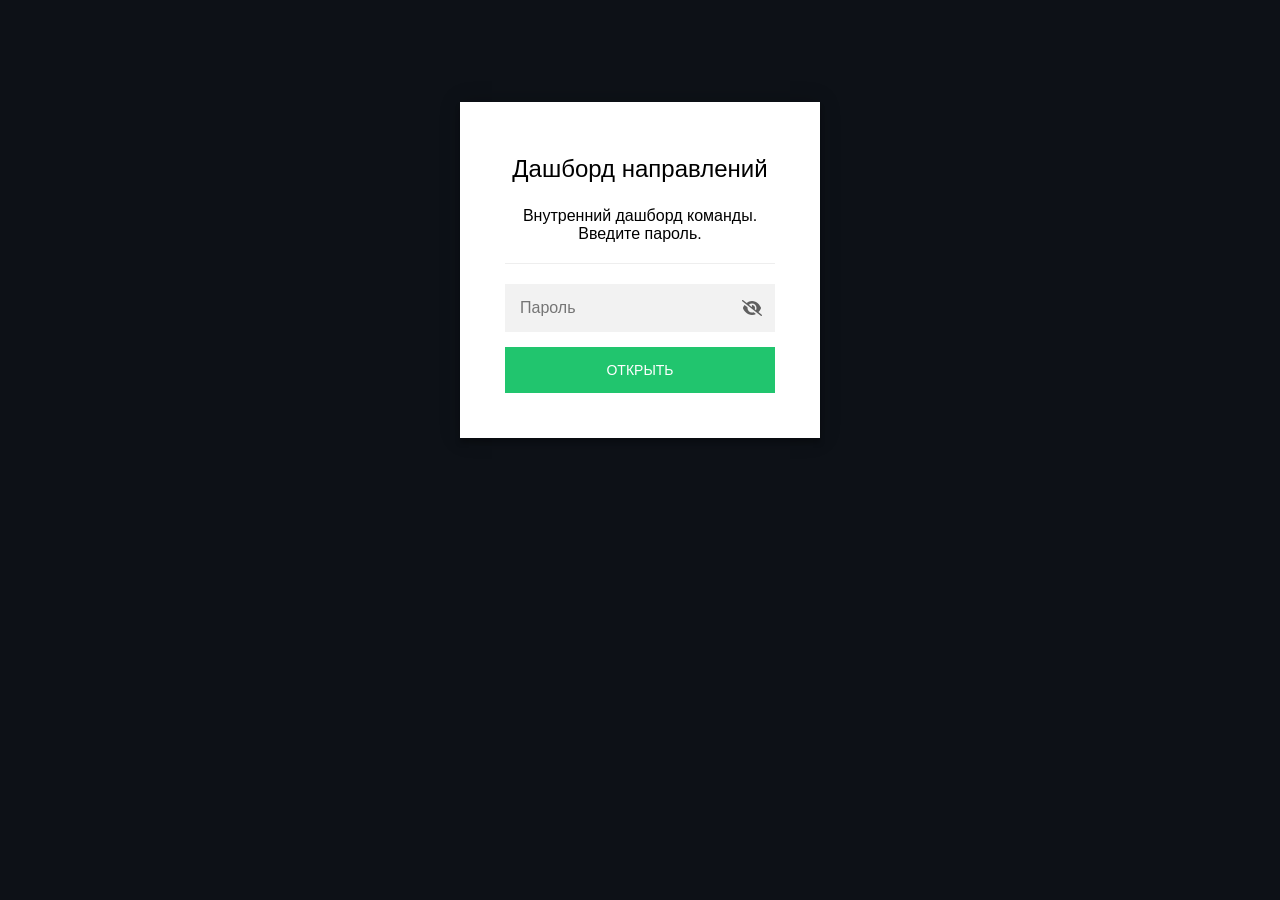
==== commit bfc62a3b: "Публикация 2026-09-30 11:51" ====
--- a/cgi-agent.html
+++ b/cgi-agent.html
@@ -209,7 +209,7 @@
 
                         <label id="staticrypt-remember-label" class="staticrypt-remember hidden">
                             <input id="staticrypt-remember" type="checkbox" name="remember" />
-                            Запомнить на 30 дней
+                            Remember me
                         </label>
 
                         <input type="submit" class="staticrypt-decrypt-button" value="Открыть" />
@@ -819,8 +819,8 @@
             const templateError = "Неверный пароль",
                 templateToggleAltShow = "Показать пароль",
                 templateToggleAltHide = "Скрыть пароль",
-                isRememberEnabled = true,
-                staticryptConfig = {"staticryptEncryptedMsgUniqueVariableName":"[base64]","isRememberEnabled":true,"rememberDurationInDays":30,"staticryptSaltUniqueVariableName":"90b28027ece51f2ba00ba5280a24d36d"};
+                isRememberEnabled = false,
+                staticryptConfig = {"staticryptEncryptedMsgUniqueVariableName":"[base64]","isRememberEnabled":false,"rememberDurationInDays":0,"staticryptSaltUniqueVariableName":"90b28027ece51f2ba00ba5280a24d36d"};
 
             // you can edit these values to customize some of the behavior of StatiCrypt
             const templateConfig = {
